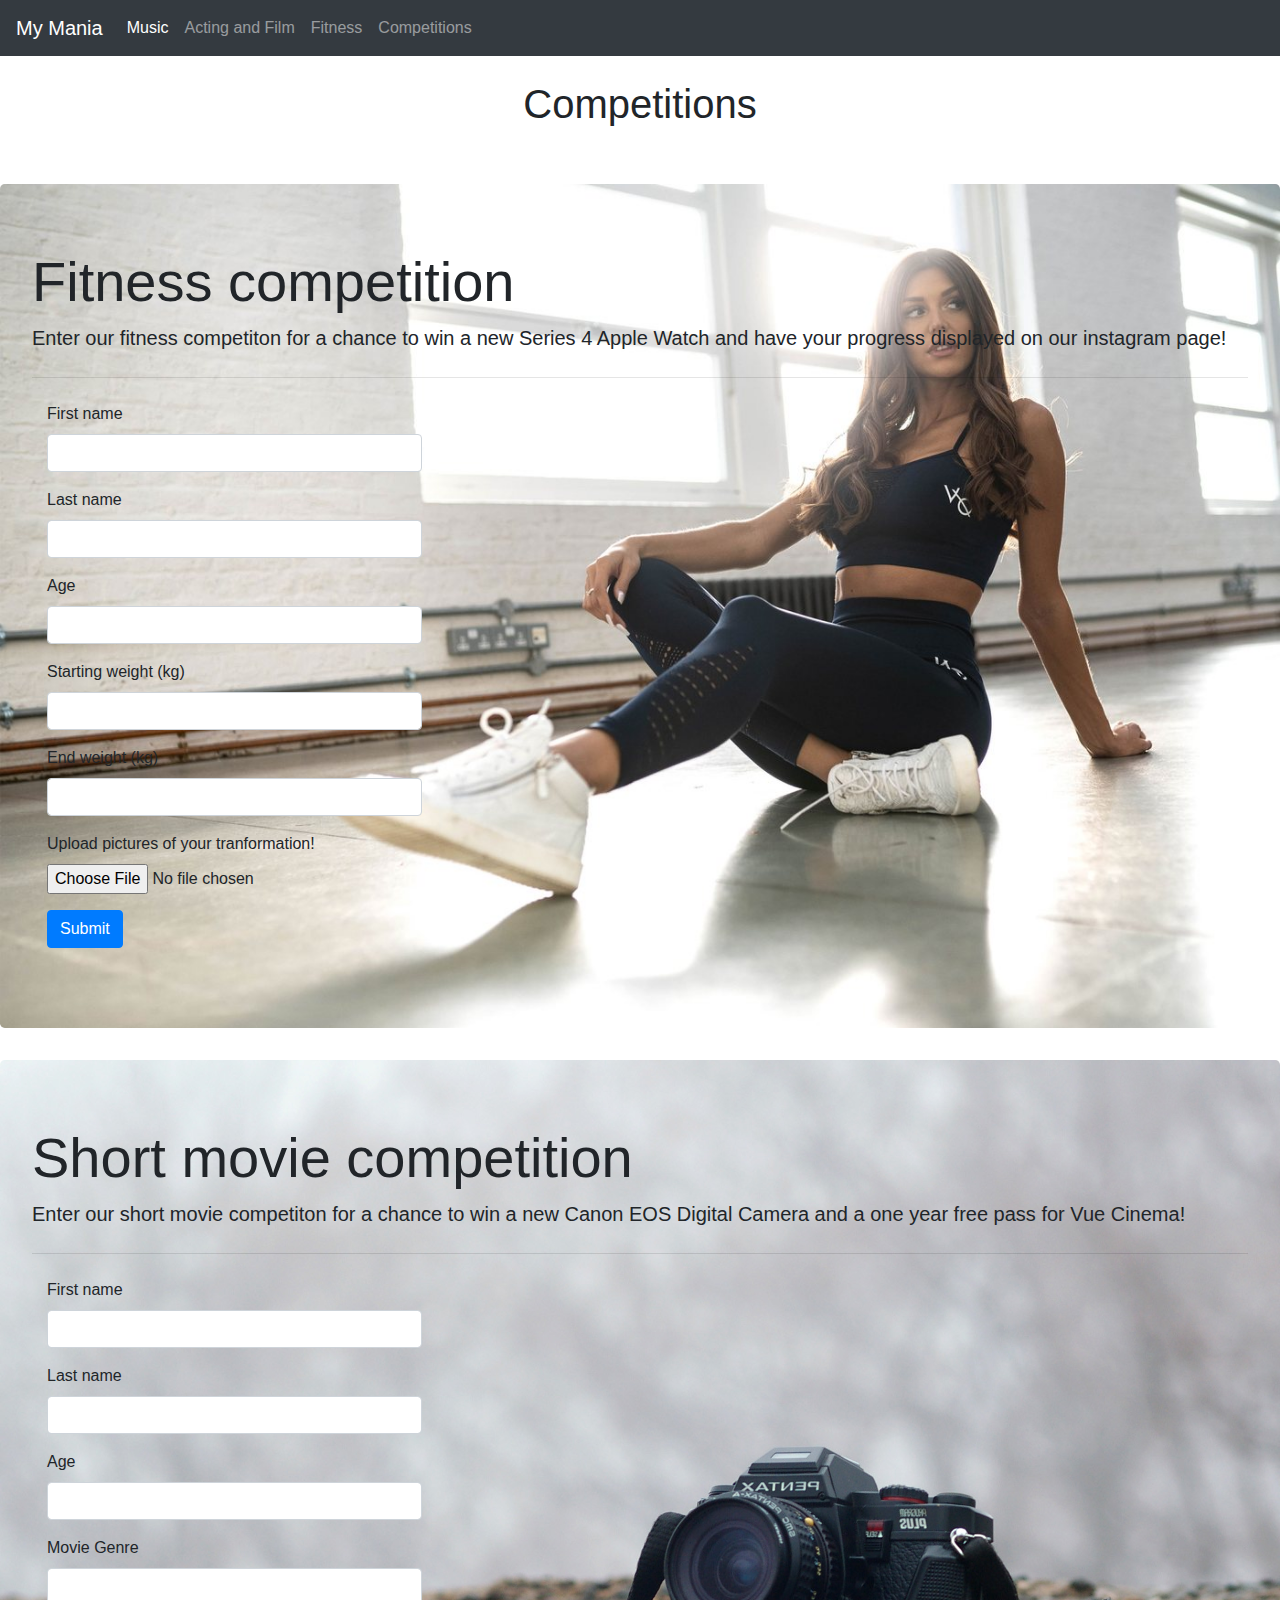
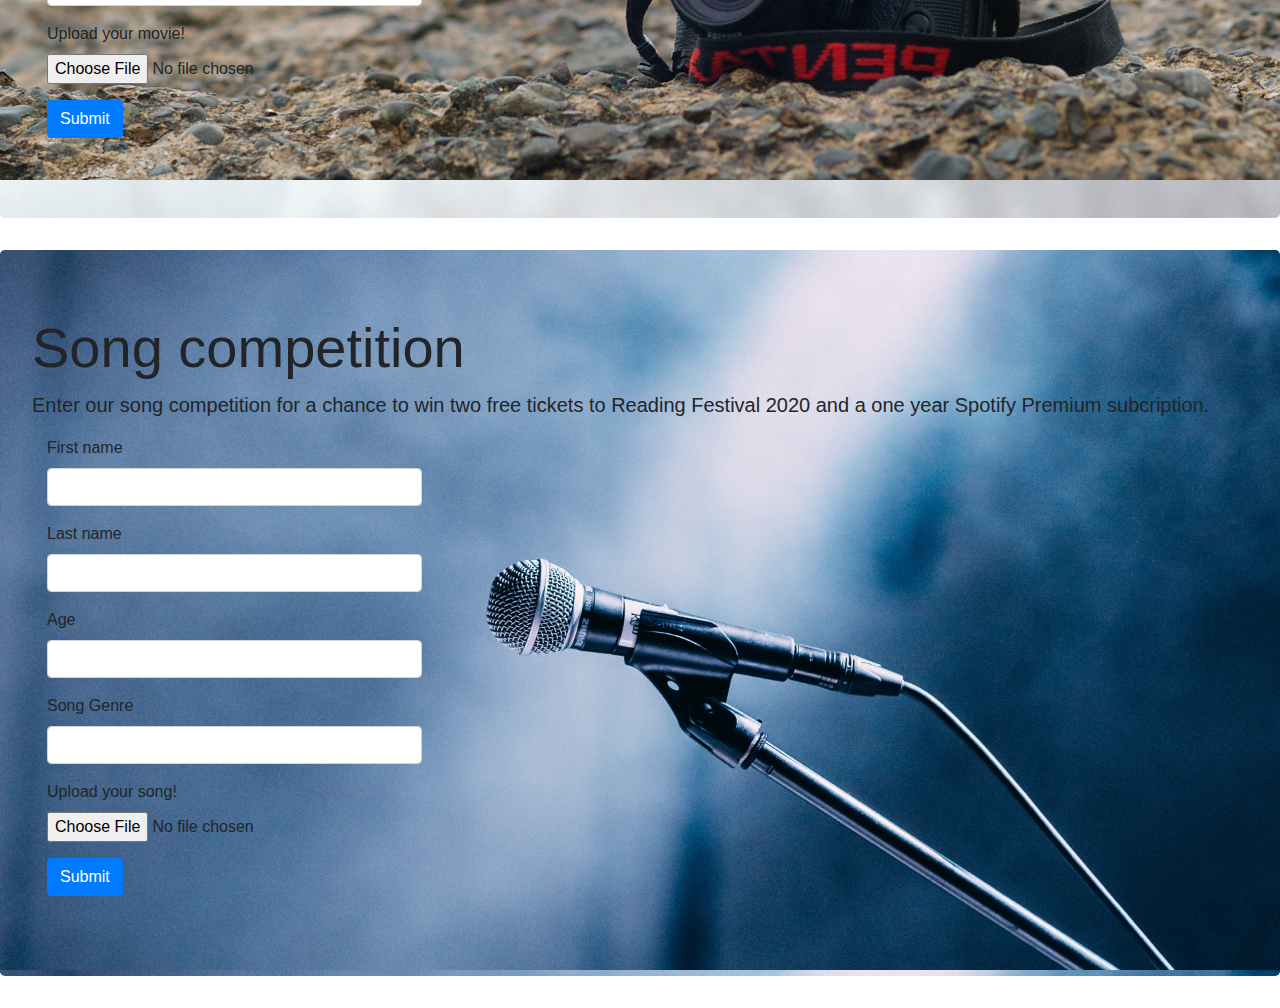
==== competition form.html @ d4fc2071 "change location" ====
<!DOCTYPE>
<html>
<head>
  <link rel="stylesheet" href="https://stackpath.bootstrapcdn.com/bootstrap/4.3.1/css/bootstrap.min.css" integrity="sha384-ggOyR0iXCbMQv3Xipma34MD+dH/1fQ784/j6cY/iJTQUOhcWr7x9JvoRxT2MZw1T" crossorigin="anonymous">
  <link rel="stylesheet" href="styles.css">
  <title>Competitions - My Mania</title>
</head>
<body>
  <nav class="navbar navbar-expand-md navbar-dark bg-dark fixed-top">
      <a class="navbar-brand" href="index.html">My Mania</a>
      <button class="navbar-toggler" type="button" data-toggle="collapse" data-target="#navbarsExampleDefault" aria-controls="navbarsExampleDefault" aria-expanded="false" aria-label="Toggle navigation">
        <span class="navbar-toggler-icon"></span>
      </button>

        <div class="collapse navbar-collapse" id="navbarsExampleDefault">
        <ul class="navbar-nav mr-auto">
          <li class="nav-item active">
            <a class="nav-link" href="#">Music <span class="sr-only">(current)</span></a>
          </li>
          <li class="nav-item">
            <a class="nav-link" href="#">Acting and Film</a>
          </li>
          <li class="nav-item">
            <a class="nav-link" href="#">Fitness</a>
          </li>
          <li class="nav-item">
            <a class="nav-link" href="#">Competitions</a>
          </li>
        </ul>
      </div>
    </nav>

  <div class="starter-template">
        <h1>Competitions</h1>
  </div>
  <div class="jumbotron" style="background-image:url(fitness.jpg); background-size: 100%;">
  <h1 class="display-4">Fitness competition</h1>
  <p class="lead">Enter our fitness competiton for a chance to win a new Series 4 Apple Watch and have your progress displayed on our instagram page!</p>
  <hr class="my-4">
  <form>
    <div class="col-4">
  <div class="form-group">
    <label for="firstname">First name</label>
    <input type="name" class="form-control" id="exampleInputEmail1" aria-describedby="emailHelp" placeholder="">
  </div>
  <div class="form-group">
    <label for="last name">Last name</label>
    <input type="name" class="form-control" id="exampleInputPassword1" placeholder="">
  </div>
  <div class="form-group">
    <label for="age">Age</label>
    <input type="name" class="form-control" id="exampleInputEmail1" aria-describedby="emailHelp" placeholder="">
  </div>
  <div class="form-group">
    <label for="starting weight">Starting weight (kg)</label>
    <input type="weight" class="form-control" id="exampleInputPassword1" placeholder="">
  </div>
  <div class="form-group">
    <label for="end weight">End weight (kg) </label>
    <input type="weight" class="form-control" id="exampleInputPassword1" placeholder="">
  </div>
  <div class="form-group">
    <label for="exampleFormControlFile1">Upload pictures of your tranformation!</label>
    <input type="file" class="form-control-file" id="exampleFormControlFile1">
  </div>
  <button type="Enter" class="btn btn-primary">Submit</button>
</form>
</div>
</div>
<div class="jumbotron" style="background-image:url(movie.jpg); background-size: 100%;">
  <h1 class="display-4">Short movie competition</h1>
  <p class="lead">Enter our short movie competiton for a chance to win a new Canon EOS Digital Camera and a one year free pass for Vue Cinema!</p>
  <hr class="my-4">
  <form>
    <div class="col-4">
    <div class="form-group">
      <label for="firstname">First name</label>
      <input type="name" class="form-control" id="exampleInputEmail1" aria-describedby="emailHelp" placeholder="">
    </div>
    <div class="form-group">
      <label for="last name">Last name</label>
      <input type="name" class="form-control" id="exampleInputPassword1" placeholder="">
    </div>
    <div class="form-group">
      <label for="age">Age</label>
      <input type="name" class="form-control" id="exampleInputEmail1" aria-describedby="emailHelp" placeholder="">
    </div>
    <div class="form-group">
      <label for="film genre">Movie Genre</label>
      <input type="name" class="form-control" id="exampleInputEmail1" aria-describedby="emailHelp" placeholder="">
    </div>
  <div class="form-group">
    <label for="exampleFormControlFile1">Upload your movie!</label>
    <input type="file" class="form-control-file" id="exampleFormControlFile1">
  </div>
  <button type="enter" class="btn btn-primary">Submit</button>
</form>
</div>
</div>
<div class="jumbotron" style="background-image:url(song.jpg); background-size: 100%;">
  <h1 class="display-4">Song competition</h1>
  <p class="lead">Enter our song competition for a chance to win two free tickets to Reading Festival 2020 and a one year Spotify Premium subcription.
  <form>
    <div class="col-4">
    <div class="form-group">
      <label for="firstname">First name</label>
      <input type="name" class="form-control" id="exampleInputEmail1" aria-describedby="emailHelp" placeholder="">
    </div>
    <div class="form-group">
      <label for="last name">Last name</label>
      <input type="name" class="form-control" id="exampleInputPassword1" placeholder="">
    </div>
    <div class="form-group">
      <label for="age">Age</label>
      <input type="name" class="form-control" id="exampleInputEmail1" aria-describedby="emailHelp" placeholder="">
    </div>
    <div class="form-group">
      <label for="song genre">Song Genre</label>
      <input type="name" class="form-control" id="exampleInputEmail1" aria-describedby="emailHelp" placeholder="">
    </div>
  <div class="form-group">
    <label for="exampleFormControlFile1">Upload your song!</label>
    <input type="file" class="form-control-file" id="exampleFormControlFile1">
  </div>
  <button type="Enter" class="btn btn-primary">Submit</button>
</form>
</div>
</div>
</body>
</html>
---- styles.css ----
body {
  padding-top: 2rem;
}
.starter-template {
  padding: 3rem 1.5rem;
  text-align: center;
}
.starter-template h1{
  align-item: center;
}
.jumbotron {
  background-image: "movie.jpg";
}
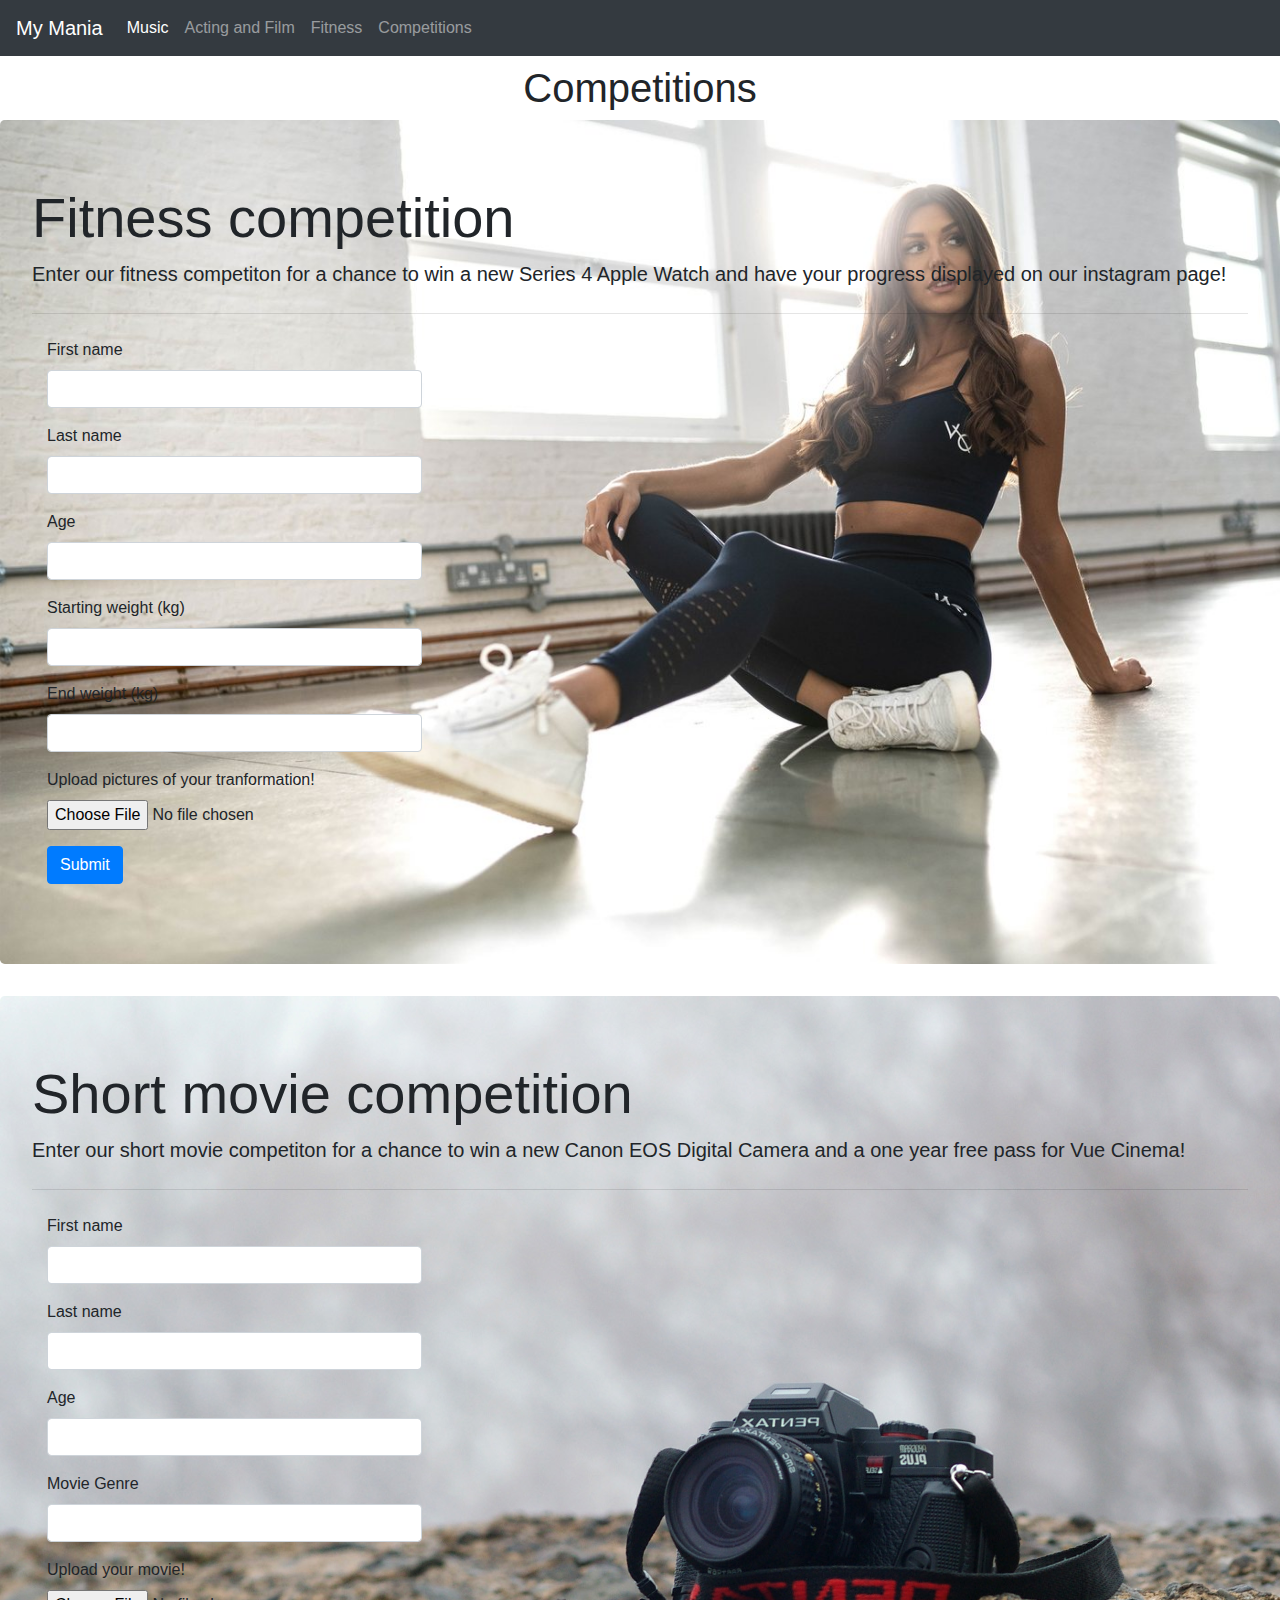
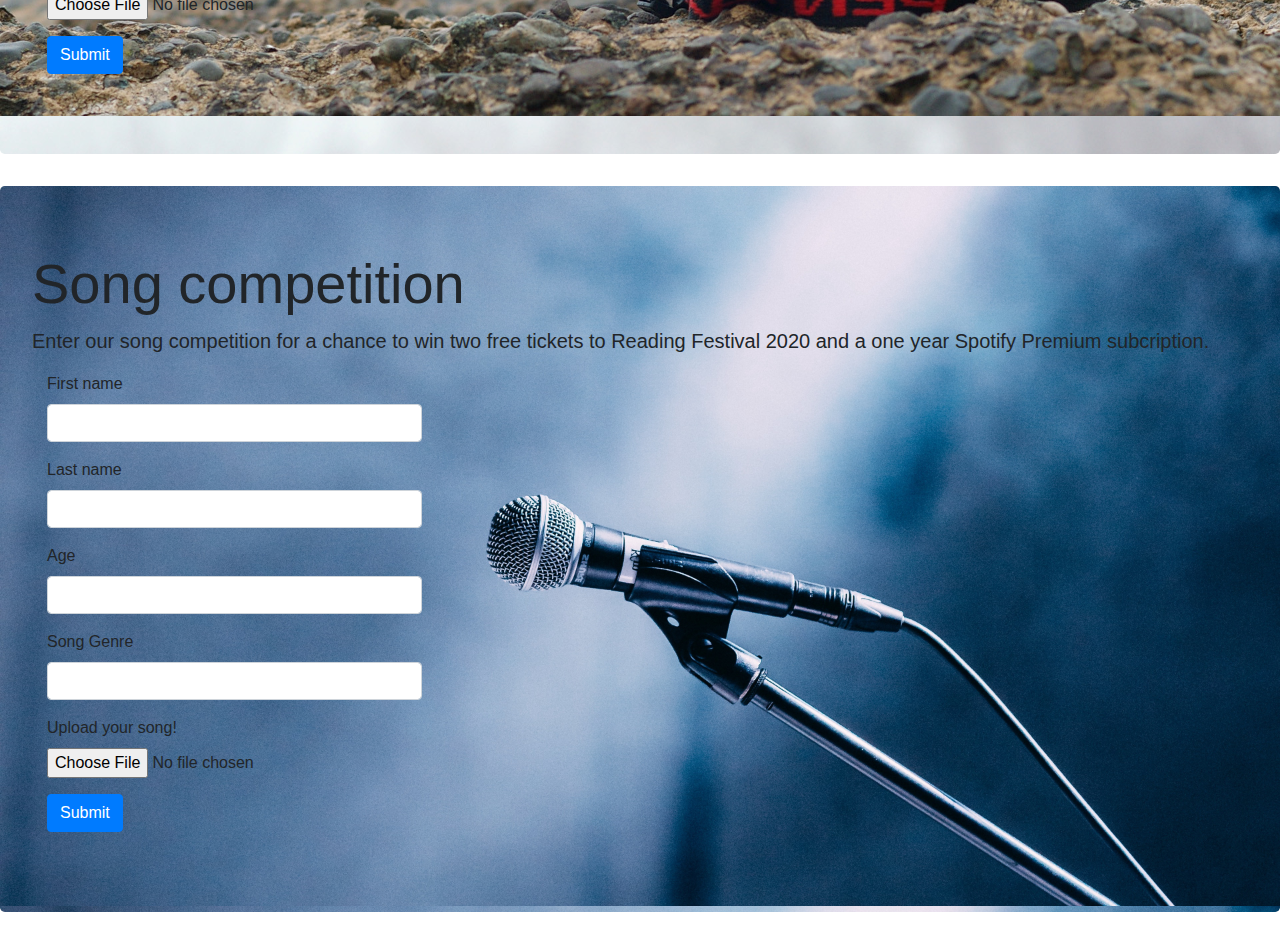
==== commit 1c212fe6: "finished ftness page" ====
--- a/competition form.html
+++ b/competition form.html
@@ -21,17 +21,18 @@
             <a class="nav-link" href="#">Acting and Film</a>
           </li>
           <li class="nav-item">
-            <a class="nav-link" href="#">Fitness</a>
+            <a class="nav-link" href="fit.html">Fitness</a>
           </li>
           <li class="nav-item">
-            <a class="nav-link" href="#">Competitions</a>
+            <a class="nav-link" href="competition form.html">Competitions</a>
           </li>
         </ul>
       </div>
     </nav>
-
+    <br>
+    <br>
   <div class="starter-template">
-        <h1>Competitions</h1>
+        <h1 font-family: "lead">Competitions</h1>
   </div>
   <div class="jumbotron" style="background-image:url(fitness.jpg); background-size: 100%;">
   <h1 class="display-4">Fitness competition</h1>
--- a/styles.css
+++ b/styles.css
@@ -1,5 +1,5 @@
 body {
-  padding-top: 2rem;
+  padding-top: 1rem;
 }
 .starter-template {
   padding: 3rem 1.5rem;
@@ -11,3 +11,26 @@
 .jumbotron {
   background-image: "movie.jpg";
 }
+
+.centertext{
+  text-align: center;
+}
+
+element.style {
+    text-align: center;
+}
+
+.starter-template {
+    padding: 0;
+    text-align: center;
+}
+
+.carousel-inner{
+       height: 580px;
+    }
+
+
+.carousel-caption{
+  padding-bottom: 250px;
+  color: black;
+}
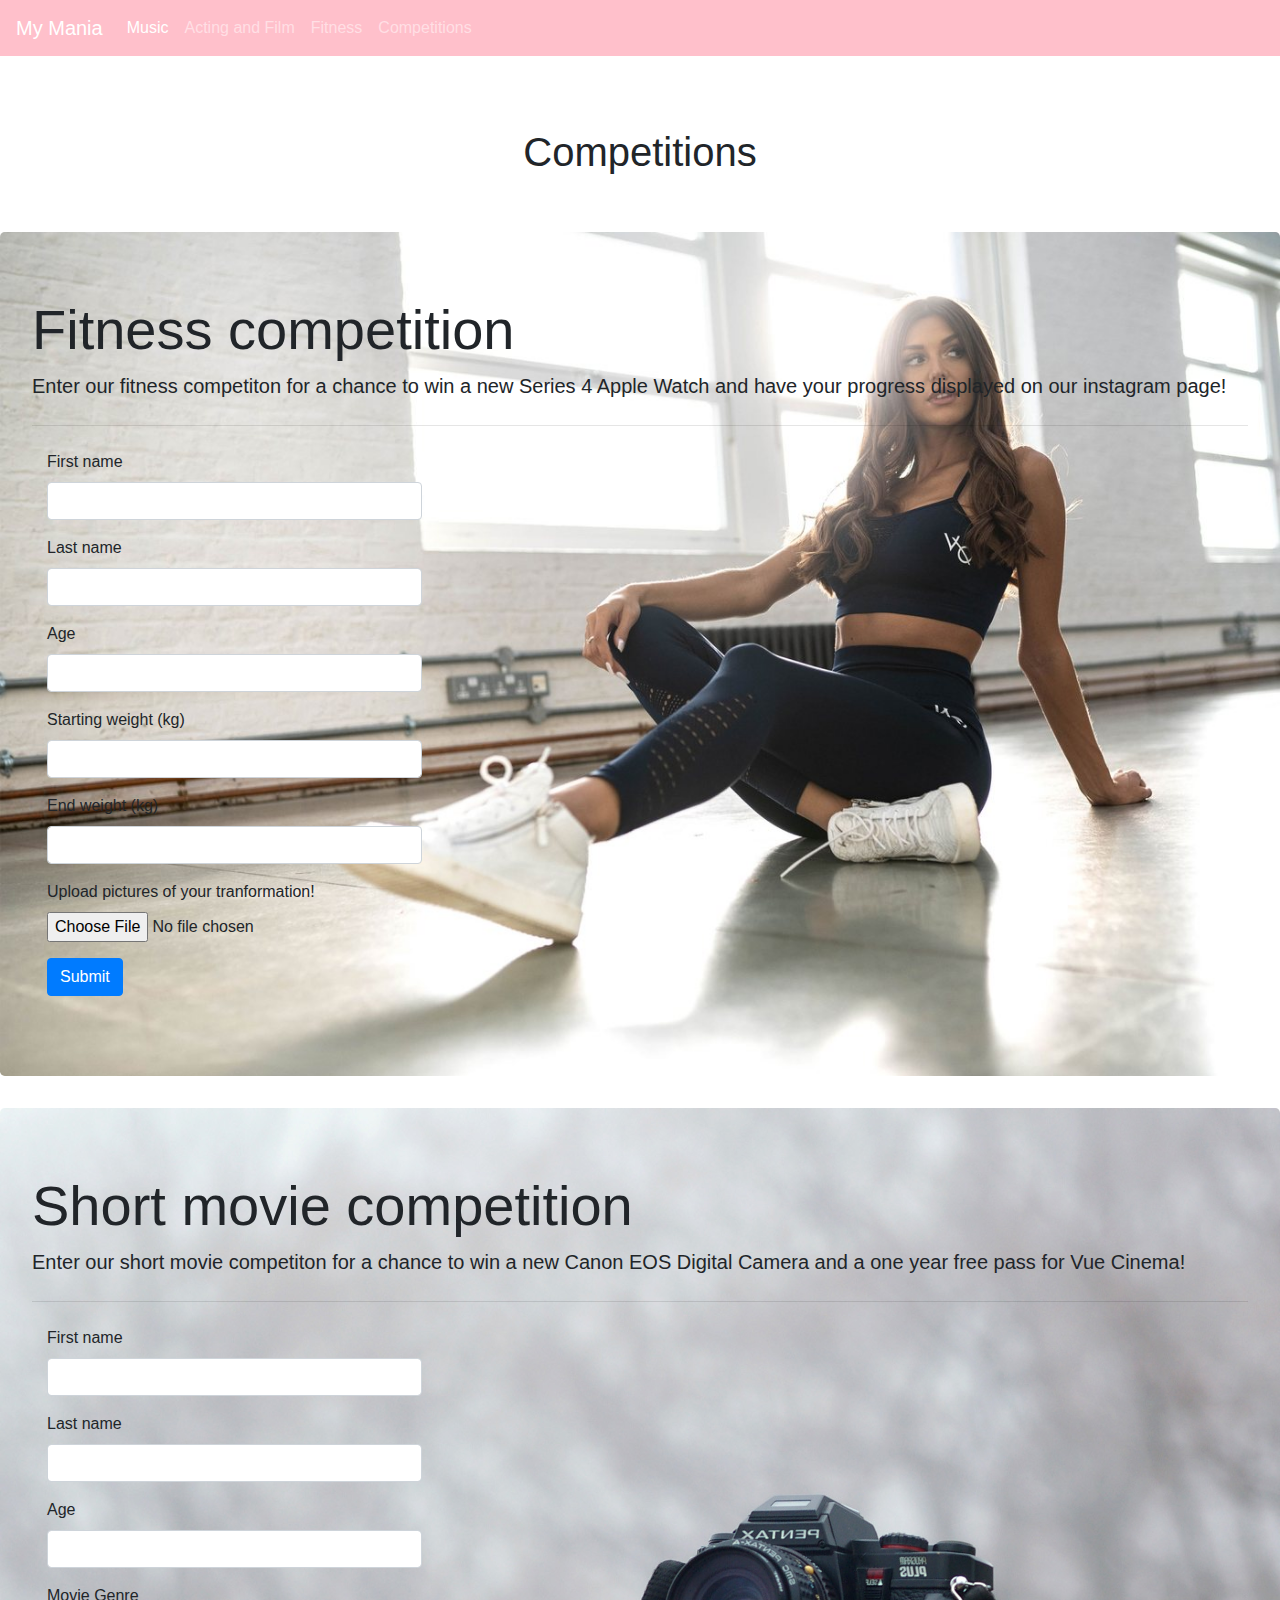
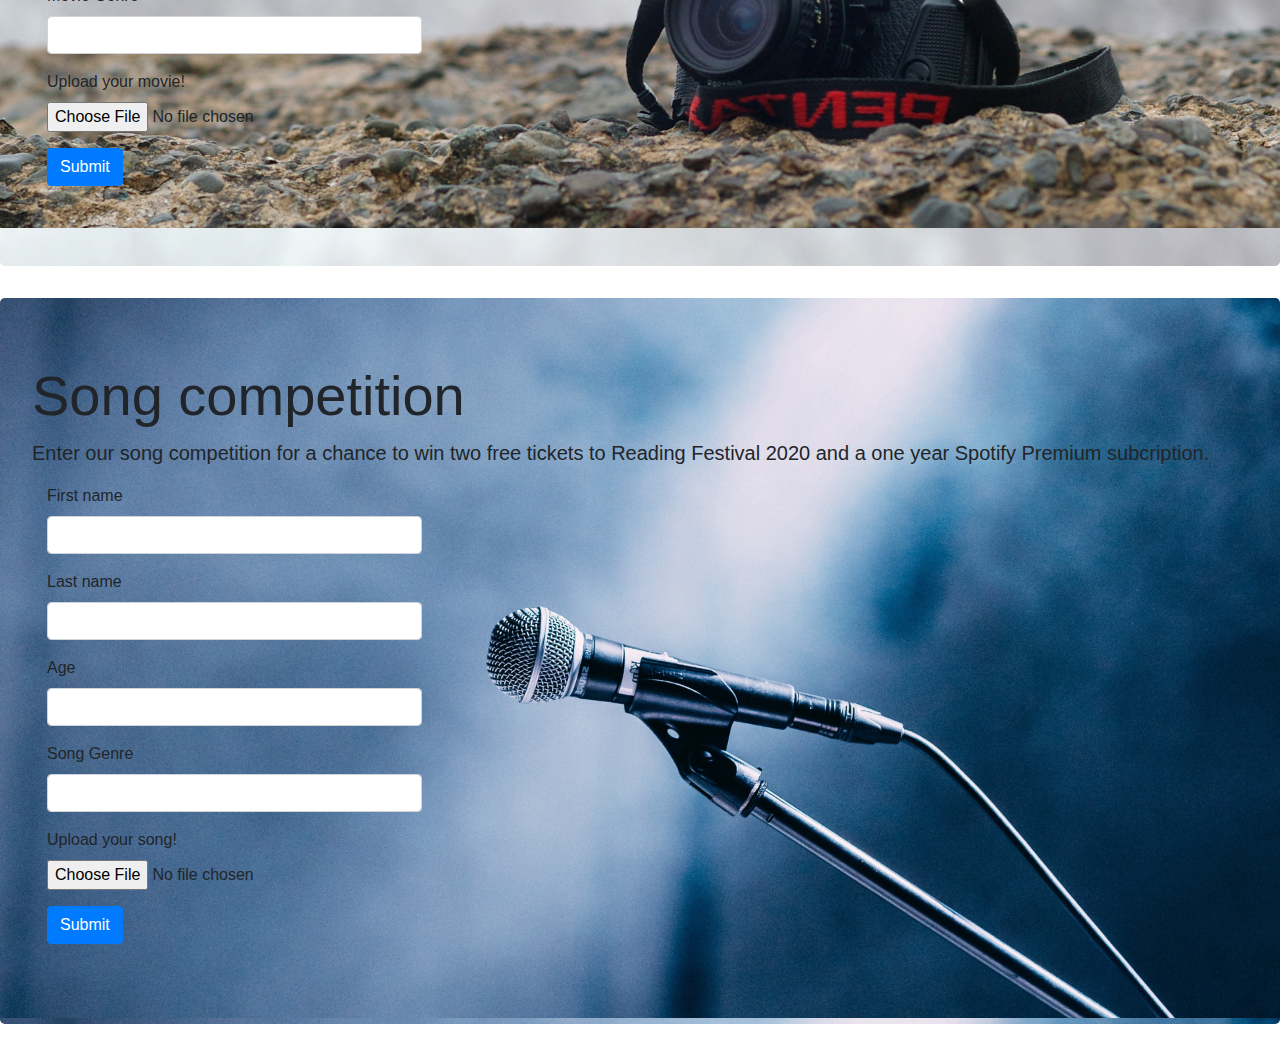
==== commit c7962e7a: "pink nav" ====
--- a/competition form.html
+++ b/competition form.html
@@ -2,11 +2,11 @@
 <html>
 <head>
   <link rel="stylesheet" href="https://stackpath.bootstrapcdn.com/bootstrap/4.3.1/css/bootstrap.min.css" integrity="sha384-ggOyR0iXCbMQv3Xipma34MD+dH/1fQ784/j6cY/iJTQUOhcWr7x9JvoRxT2MZw1T" crossorigin="anonymous">
-  <link rel="stylesheet" href="styles.css">
+  <link rel="stylesheet" href="styles1.css">
   <title>Competitions - My Mania</title>
 </head>
 <body>
-  <nav class="navbar navbar-expand-md navbar-dark bg-dark fixed-top">
+  <nav class="navbar navbar-expand-md navbar-dark pinknav fixed-top">
       <a class="navbar-brand" href="index.html">My Mania</a>
       <button class="navbar-toggler" type="button" data-toggle="collapse" data-target="#navbarsExampleDefault" aria-controls="navbarsExampleDefault" aria-expanded="false" aria-label="Toggle navigation">
         <span class="navbar-toggler-icon"></span>
--- a/styles1.css
+++ b/styles1.css
@@ -0,0 +1,17 @@
+body {
+  padding-top: 2rem;
+}
+.starter-template {
+  padding: 3rem 1.5rem;
+  text-align: center;
+}
+.starter-template h1{
+  align-item: center;
+}
+.jumbotron {
+  background-image: "movie.jpg";
+}
+
+.pinknav {
+    background-color: pink;
+}
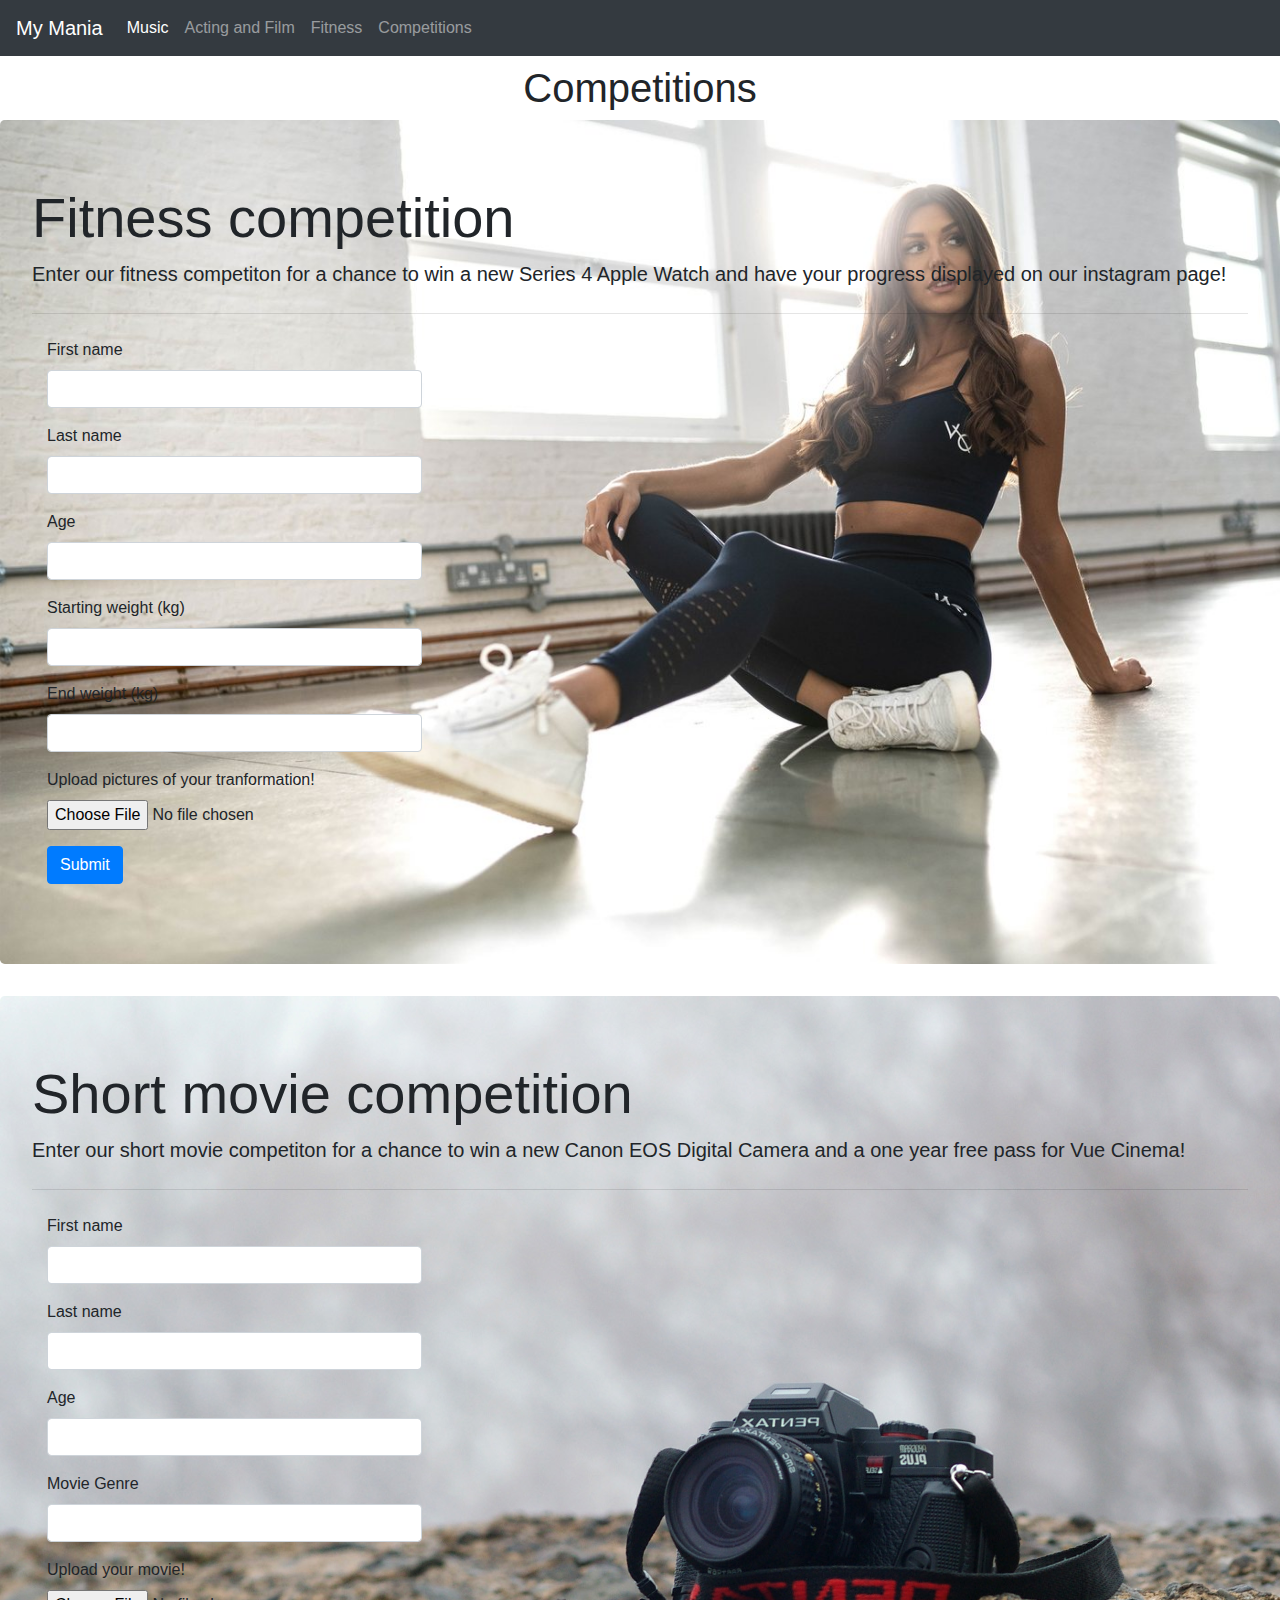
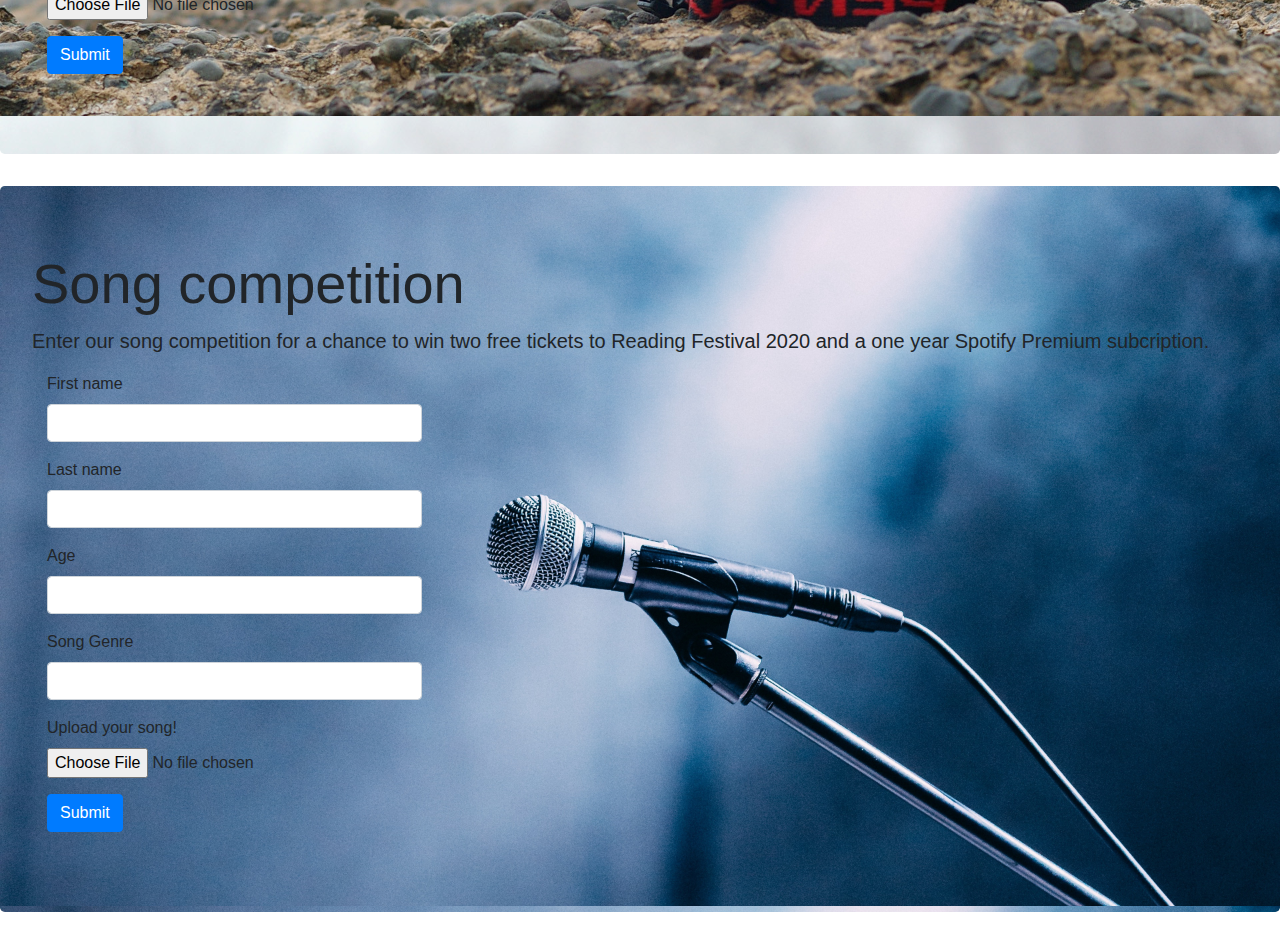
==== commit d36f8438: "finished" ====
--- a/competition form.html
+++ b/competition form.html
@@ -2,11 +2,11 @@
 <html>
 <head>
   <link rel="stylesheet" href="https://stackpath.bootstrapcdn.com/bootstrap/4.3.1/css/bootstrap.min.css" integrity="sha384-ggOyR0iXCbMQv3Xipma34MD+dH/1fQ784/j6cY/iJTQUOhcWr7x9JvoRxT2MZw1T" crossorigin="anonymous">
-  <link rel="stylesheet" href="styles1.css">
+  <link rel="stylesheet" href="styles.css">
   <title>Competitions - My Mania</title>
 </head>
 <body>
-  <nav class="navbar navbar-expand-md navbar-dark pinknav fixed-top">
+  <nav class="navbar navbar-expand-md navbar-dark bg-dark fixed-top">
       <a class="navbar-brand" href="index.html">My Mania</a>
       <button class="navbar-toggler" type="button" data-toggle="collapse" data-target="#navbarsExampleDefault" aria-controls="navbarsExampleDefault" aria-expanded="false" aria-label="Toggle navigation">
         <span class="navbar-toggler-icon"></span>
@@ -35,7 +35,7 @@
         <h1 font-family: "lead">Competitions</h1>
   </div>
   <div class="jumbotron" style="background-image:url(fitness.jpg); background-size: 100%;">
-  <h1 class="display-4">Fitness competition</h1>
+  <h1 class="display-4">Fitness competition </h1>
   <p class="lead">Enter our fitness competiton for a chance to win a new Series 4 Apple Watch and have your progress displayed on our instagram page!</p>
   <hr class="my-4">
   <form>
--- a/styles.css
+++ b/styles.css
@@ -0,0 +1,36 @@
+body {
+  padding-top: 1rem;
+}
+.starter-template {
+  padding: 3rem 1.5rem;
+  text-align: center;
+}
+.starter-template h1{
+  align-item: center;
+}
+.jumbotron {
+  background-image: "movie.jpg";
+}
+
+.centertext{
+  text-align: center;
+}
+
+element.style {
+    text-align: center;
+}
+
+.starter-template {
+    padding: 0;
+    text-align: center;
+}
+
+.carousel-inner{
+       height: 580px;
+    }
+
+
+.carousel-caption{
+  padding-bottom: 250px;
+  color: black;
+}
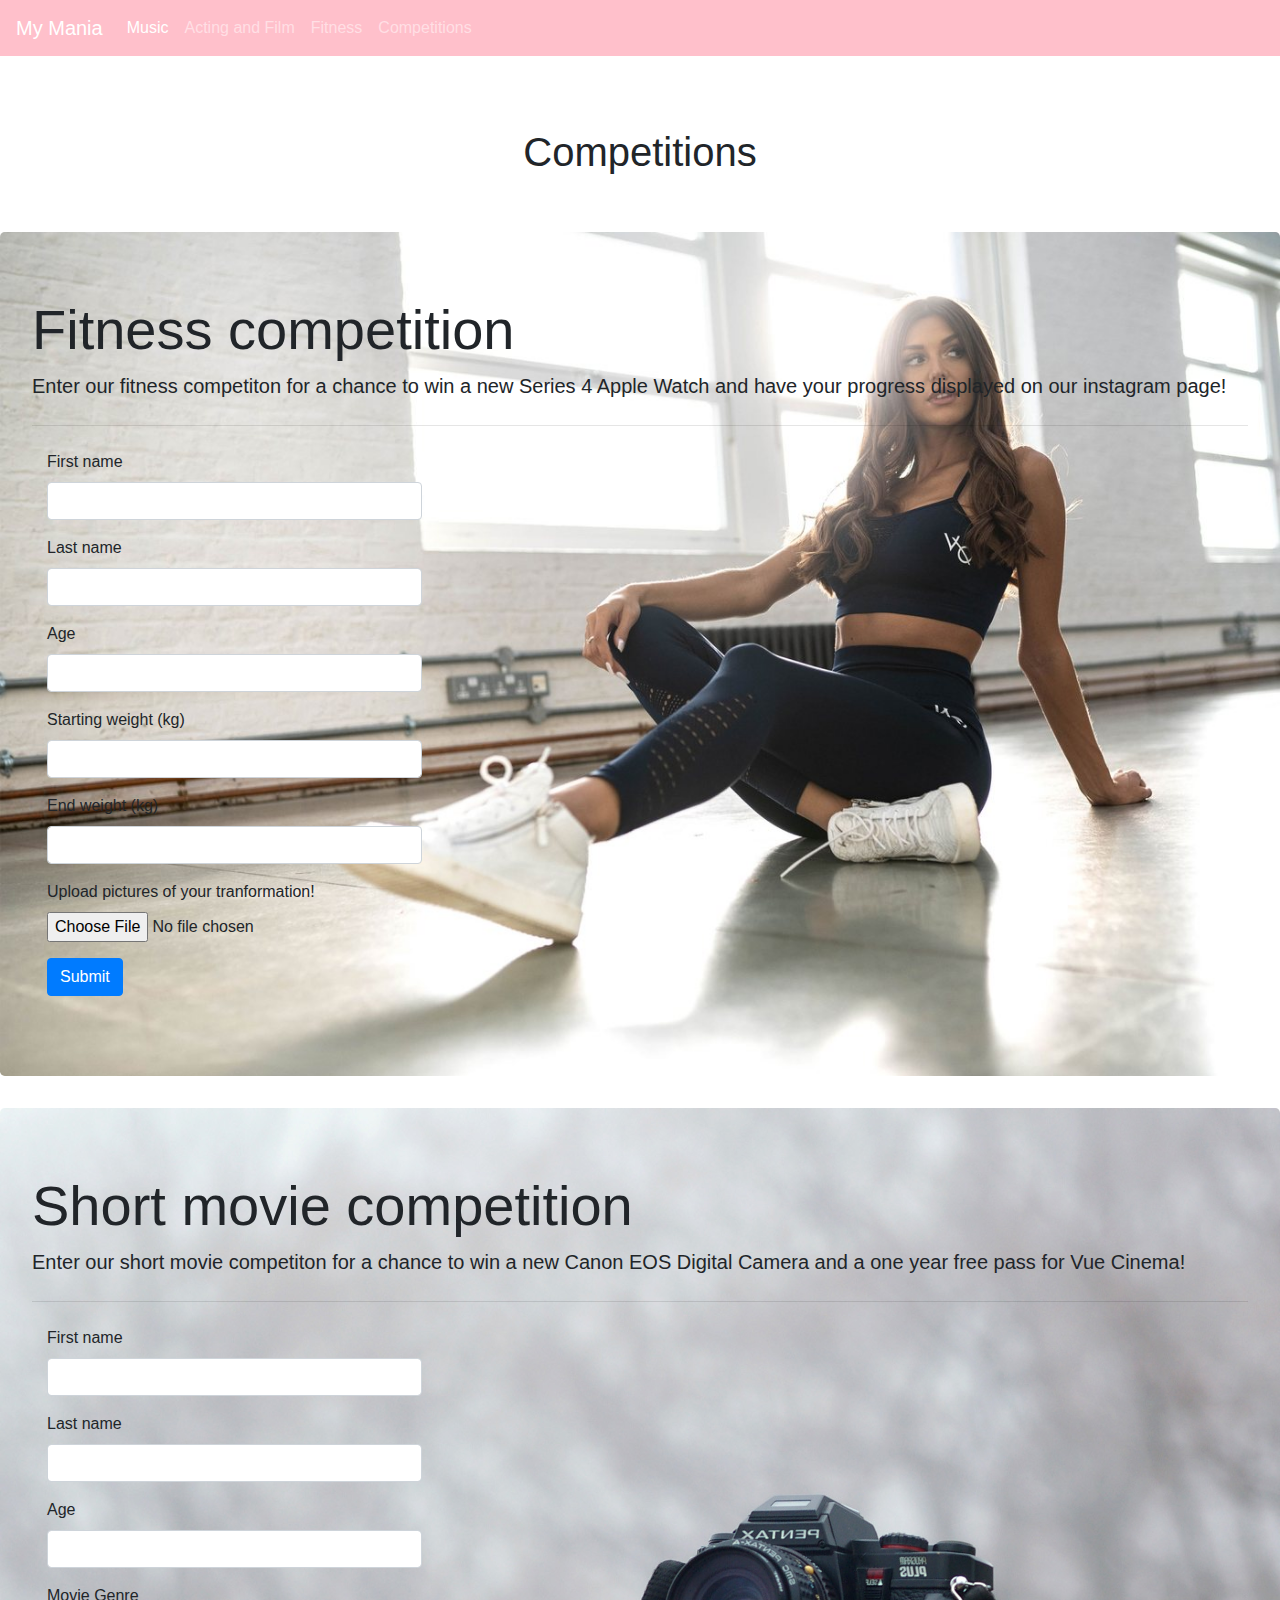
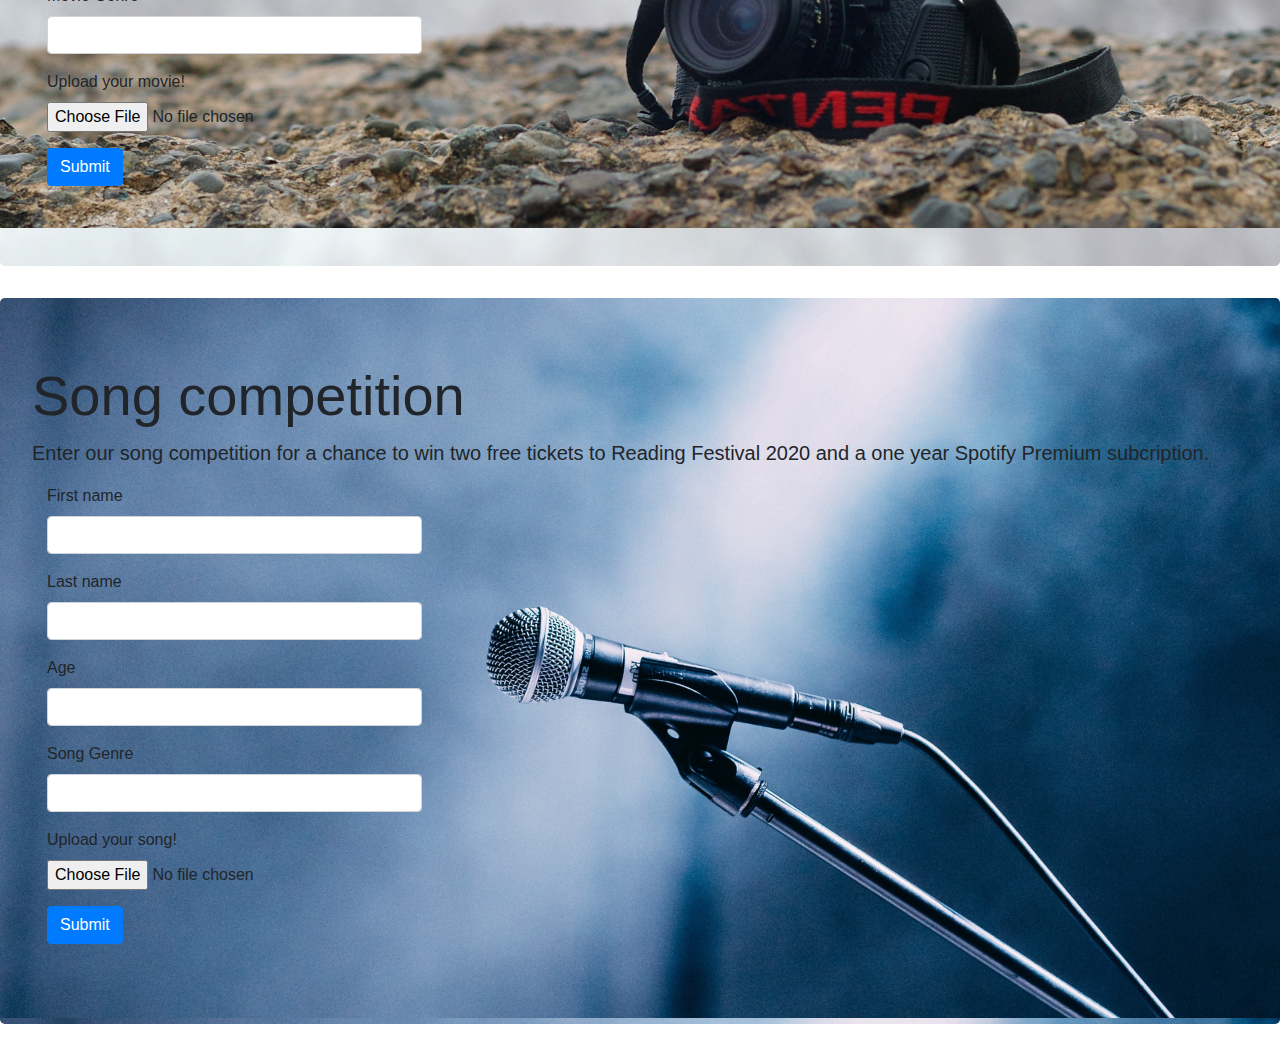
==== commit 0e008bbc: "Merge branch 'master' of https://github.com/laylabaa/Group" ====
--- a/competition form.html
+++ b/competition form.html
@@ -2,11 +2,11 @@
 <html>
 <head>
   <link rel="stylesheet" href="https://stackpath.bootstrapcdn.com/bootstrap/4.3.1/css/bootstrap.min.css" integrity="sha384-ggOyR0iXCbMQv3Xipma34MD+dH/1fQ784/j6cY/iJTQUOhcWr7x9JvoRxT2MZw1T" crossorigin="anonymous">
-  <link rel="stylesheet" href="styles.css">
+  <link rel="stylesheet" href="styles1.css">
   <title>Competitions - My Mania</title>
 </head>
 <body>
-  <nav class="navbar navbar-expand-md navbar-dark bg-dark fixed-top">
+  <nav class="navbar navbar-expand-md navbar-dark pinknav fixed-top">
       <a class="navbar-brand" href="index.html">My Mania</a>
       <button class="navbar-toggler" type="button" data-toggle="collapse" data-target="#navbarsExampleDefault" aria-controls="navbarsExampleDefault" aria-expanded="false" aria-label="Toggle navigation">
         <span class="navbar-toggler-icon"></span>
--- a/styles1.css
+++ b/styles1.css
@@ -0,0 +1,17 @@
+body {
+  padding-top: 2rem;
+}
+.starter-template {
+  padding: 3rem 1.5rem;
+  text-align: center;
+}
+.starter-template h1{
+  align-item: center;
+}
+.jumbotron {
+  background-image: "movie.jpg";
+}
+
+.pinknav {
+    background-color: pink;
+}
